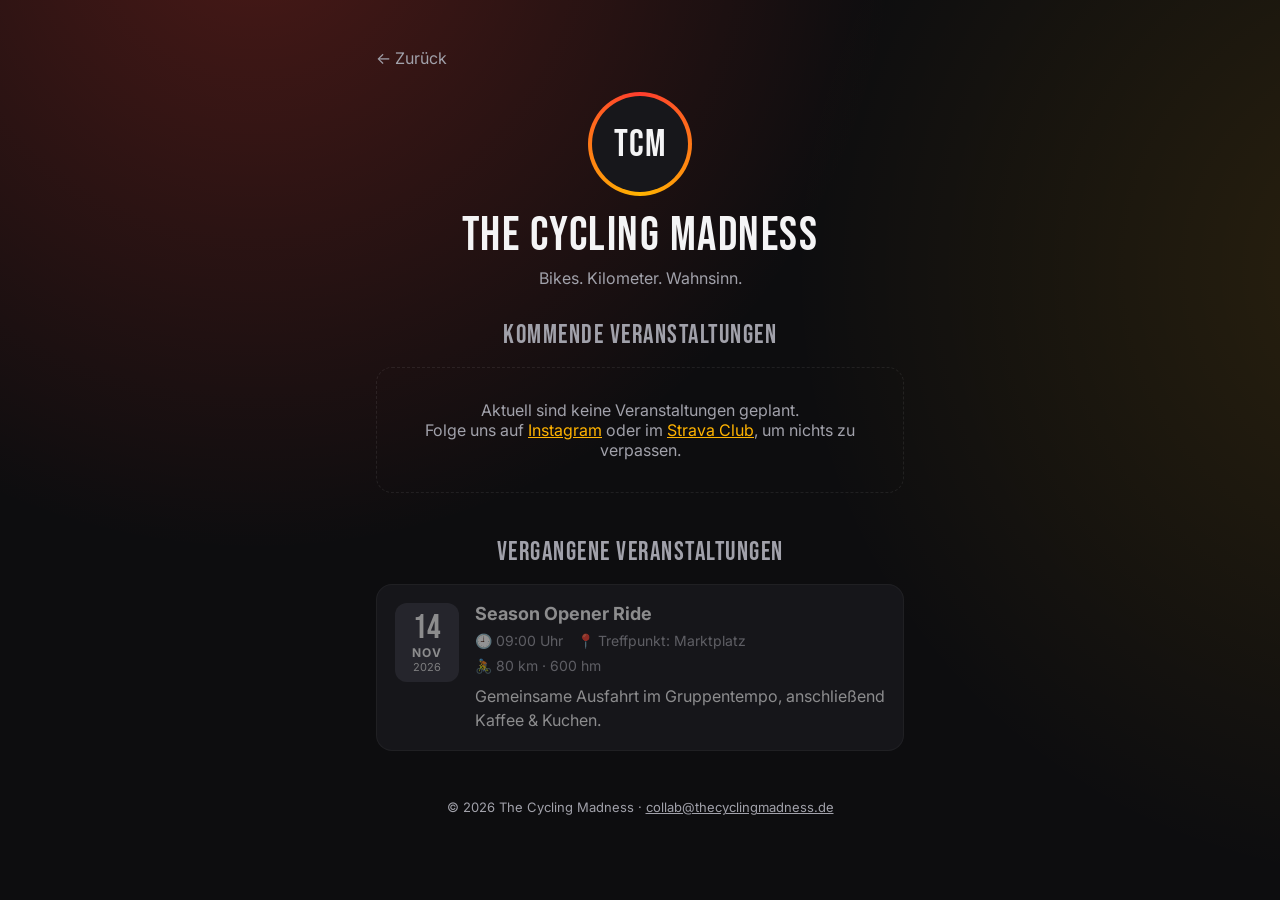
==== events.html @ dc025ad7 "Add The Cycling Madness linktree site Static link-in-bio page with collab mail form, Strava club lin" ====
<!doctype html>
<html lang="de">
<head>
  <meta charset="utf-8">
  <meta name="viewport" content="width=device-width, initial-scale=1">
  <title>Veranstaltungen – {name}</title>
  <meta name="description" content="Kommende Ausfahrten und Events von The Cycling Madness.">
  <meta name="theme-color" content="#0d0d0f">
  <link rel="icon" href="data:image/svg+xml,<svg xmlns='http://www.w3.org/2000/svg' viewBox='0 0 100 100'><text y='.9em' font-size='90'>🚴</text></svg>">
  <link rel="preconnect" href="https://fonts.googleapis.com">
  <link rel="preconnect" href="https://fonts.gstatic.com" crossorigin>
  <link href="https://fonts.googleapis.com/css2?family=Bebas+Neue&family=Inter:wght@400;600;700&display=swap" rel="stylesheet">
  <link rel="stylesheet" href="style.css">
</head>
<body>
  <main class="wrap">
    <a class="back" href="index.html">← Zurück</a>
    <header class="profile" id="profile"></header>

    <section aria-labelledby="up-title">
      <h2 class="section-title" id="up-title">Kommende Veranstaltungen</h2>
      <div id="events-upcoming"></div>
    </section>

    <section class="section" aria-labelledby="past-title">
      <h2 class="section-title" id="past-title">Vergangene Veranstaltungen</h2>
      <div id="events-past"></div>
    </section>

    <footer id="footer"></footer>
  </main>

  <script src="data.js"></script>
  <script src="app.js"></script>
</body>
</html>
---- style.css ----
:root {
  --bg: #0d0d0f;
  --bg-2: #17171b;
  --card: #1e1e24;
  --card-hover: #26262e;
  --text: #f4f4f5;
  --muted: #a1a1aa;
  --accent: #ff3d2e;
  --accent-2: #ffb300;
  --strava: #fc4c02;
  --border: rgba(255, 255, 255, 0.08);
  --radius: 16px;
}

* { box-sizing: border-box; }

html, body { margin: 0; }

body {
  min-height: 100vh;
  font-family: "Inter", system-ui, -apple-system, "Segoe UI", Roboto, sans-serif;
  color: var(--text);
  background:
    radial-gradient(circle at 20% -10%, rgba(255, 61, 46, 0.25), transparent 45%),
    radial-gradient(circle at 110% 30%, rgba(255, 179, 0, 0.12), transparent 40%),
    var(--bg);
  background-attachment: fixed;
  -webkit-font-smoothing: antialiased;
}

a { color: inherit; }

.wrap {
  max-width: 560px;
  margin: 0 auto;
  padding: 48px 16px 40px;
}

/* ---------- Header ---------- */
.profile { text-align: center; margin-bottom: 32px; }

.avatar {
  width: 104px;
  height: 104px;
  margin: 0 auto 16px;
  border-radius: 50%;
  padding: 4px;
  background: conic-gradient(var(--accent), var(--accent-2), var(--accent));
  animation: spin 8s linear infinite;
}
.avatar-inner {
  width: 100%;
  height: 100%;
  border-radius: 50%;
  background: var(--bg-2);
  display: grid;
  place-items: center;
  overflow: hidden;
  animation: spin 8s linear infinite reverse;
}
.avatar img { width: 100%; height: 100%; object-fit: cover; }
.avatar span {
  font-family: "Bebas Neue", Impact, sans-serif;
  font-size: 38px;
  letter-spacing: 1px;
}
@keyframes spin { to { transform: rotate(360deg); } }
@media (prefers-reduced-motion: reduce) {
  .avatar, .avatar-inner { animation: none; }
}

h1 {
  font-family: "Bebas Neue", Impact, sans-serif;
  font-weight: 400;
  font-size: clamp(36px, 9vw, 48px);
  letter-spacing: 1.5px;
  line-height: 1;
  margin: 0 0 8px;
}
.tagline { color: var(--muted); margin: 0; }

/* ---------- Link buttons ---------- */
.links { display: flex; flex-direction: column; gap: 12px; }

.btn {
  display: flex;
  align-items: center;
  gap: 14px;
  width: 100%;
  padding: 16px 18px;
  border: 1px solid var(--border);
  border-radius: var(--radius);
  background: var(--card);
  color: var(--text);
  font: inherit;
  font-weight: 600;
  text-decoration: none;
  text-align: left;
  cursor: pointer;
  transition: transform 0.15s ease, background 0.15s ease, border-color 0.15s ease;
}
.btn:hover { background: var(--card-hover); transform: translateY(-2px); border-color: rgba(255,255,255,0.18); }
.btn:focus-visible { outline: 2px solid var(--accent-2); outline-offset: 2px; }
.btn .label { flex: 1; }
.btn .sub { display: block; font-weight: 400; font-size: 13px; color: var(--muted); margin-top: 2px; }
.btn .arrow { color: var(--muted); }
.btn svg { width: 24px; height: 24px; flex-shrink: 0; }

.btn-primary {
  background: linear-gradient(135deg, var(--accent), #ff6a2e);
  border-color: transparent;
}
.btn-primary:hover { background: linear-gradient(135deg, #ff5244, #ff7d45); border-color: transparent; }
.btn-primary .sub, .btn-primary .arrow { color: rgba(255,255,255,0.85); }

.btn-strava .icon-wrap { color: var(--strava); }

.badge {
  background: var(--accent-2);
  color: #111;
  font-size: 12px;
  font-weight: 700;
  padding: 3px 9px;
  border-radius: 999px;
}

/* ---------- Collab form ---------- */
.collab {
  display: none;
  margin-top: -4px;
  padding: 18px;
  border: 1px solid var(--border);
  border-radius: var(--radius);
  background: var(--bg-2);
}
.collab.open { display: block; }
.collab label { display: block; font-size: 13px; color: var(--muted); margin: 12px 0 6px; }
.collab label:first-child { margin-top: 0; }
.collab input, .collab select, .collab textarea {
  width: 100%;
  padding: 12px;
  border-radius: 10px;
  border: 1px solid var(--border);
  background: var(--card);
  color: var(--text);
  font: inherit;
}
.collab textarea { min-height: 110px; resize: vertical; }
.collab input:focus, .collab select:focus, .collab textarea:focus { outline: 2px solid var(--accent); border-color: transparent; }
.collab .btn { justify-content: center; margin-top: 16px; text-align: center; }
.collab .hint { font-size: 12px; color: var(--muted); margin: 12px 0 0; text-align: center; }
.collab .hint a { color: var(--accent-2); }

/* ---------- Sections ---------- */
.section { margin-top: 44px; }
.section-title {
  font-family: "Bebas Neue", Impact, sans-serif;
  font-weight: 400;
  font-size: 26px;
  letter-spacing: 1.5px;
  text-align: center;
  margin: 0 0 16px;
  color: var(--muted);
}

/* ---------- Sponsors ---------- */
.sponsors {
  display: grid;
  grid-template-columns: repeat(auto-fill, minmax(140px, 1fr));
  gap: 12px;
}
.sponsor {
  display: grid;
  place-items: center;
  min-height: 84px;
  padding: 14px;
  border: 1px solid var(--border);
  border-radius: var(--radius);
  background: var(--card);
  text-decoration: none;
  font-weight: 700;
  text-align: center;
  transition: transform 0.15s ease, background 0.15s ease;
}
.sponsor:hover { transform: translateY(-2px); background: var(--card-hover); }
.sponsor img { max-width: 100%; max-height: 52px; object-fit: contain; }

/* ---------- Events ---------- */
.back {
  display: inline-flex;
  align-items: center;
  gap: 6px;
  color: var(--muted);
  text-decoration: none;
  margin-bottom: 24px;
}
.back:hover { color: var(--text); }

.event {
  display: flex;
  gap: 16px;
  padding: 18px;
  border: 1px solid var(--border);
  border-radius: var(--radius);
  background: var(--card);
  margin-bottom: 12px;
}
.event-date {
  flex-shrink: 0;
  width: 64px;
  text-align: center;
  padding: 8px 0;
  border-radius: 12px;
  background: linear-gradient(160deg, var(--accent), #ff6a2e);
  align-self: flex-start;
}
.event-date .day { display: block; font-family: "Bebas Neue", Impact, sans-serif; font-size: 34px; line-height: 1; }
.event-date .month { display: block; font-size: 12px; font-weight: 700; text-transform: uppercase; letter-spacing: 1px; }
.event-date .year { display: block; font-size: 11px; opacity: 0.85; }
.event h3 { margin: 0 0 6px; font-size: 18px; }
.event .meta { margin: 0 0 8px; color: var(--muted); font-size: 14px; display: flex; flex-wrap: wrap; gap: 4px 14px; }
.event p { margin: 0; line-height: 1.5; }
.event .event-link {
  display: inline-block;
  margin-top: 12px;
  color: var(--accent-2);
  font-weight: 600;
  text-decoration: none;
}
.event .event-link:hover { text-decoration: underline; }
.event.past { opacity: 0.55; }
.event.past .event-date { background: #3a3a44; }

.empty {
  text-align: center;
  padding: 32px 18px;
  border: 1px dashed var(--border);
  border-radius: var(--radius);
  color: var(--muted);
}
.empty a { color: var(--accent-2); }

/* ---------- Footer ---------- */
footer { margin-top: 48px; text-align: center; font-size: 13px; color: var(--muted); }
footer a { color: var(--muted); }

@media (max-width: 380px) {
  .event { flex-direction: column; }
  .event-date { width: 100%; display: flex; justify-content: center; align-items: baseline; gap: 8px; }
}
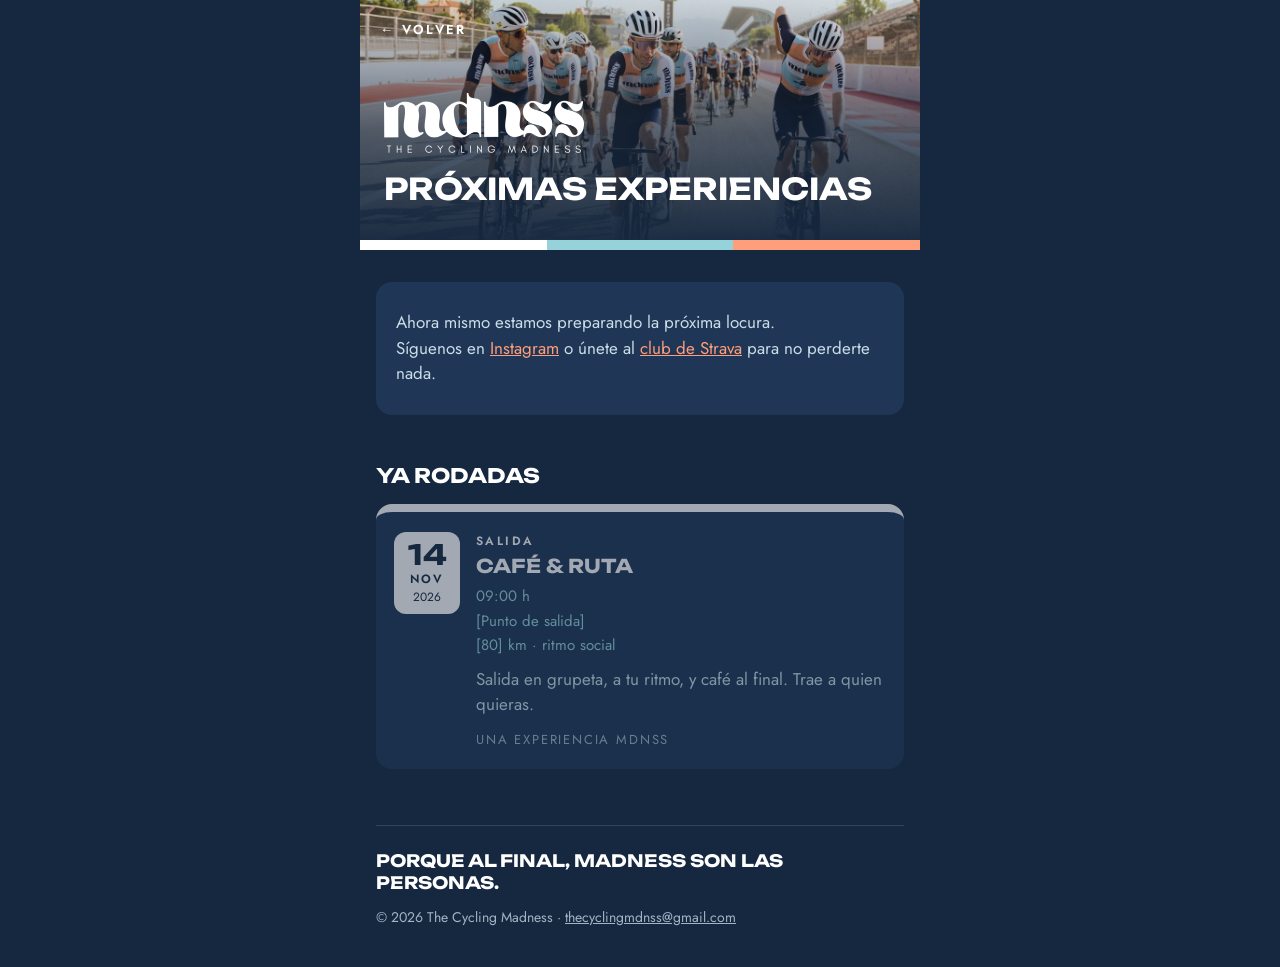
==== commit 1c046752: "Apply mdnss brand book to the linktree Use the brand palette (navy, light blue, salmon), Unbounded +" ====
--- a/events.html
+++ b/events.html
@@ -1,29 +1,30 @@
 <!doctype html>
-<html lang="de">
+<html lang="es">
 <head>
   <meta charset="utf-8">
   <meta name="viewport" content="width=device-width, initial-scale=1">
-  <title>Veranstaltungen – {name}</title>
-  <meta name="description" content="Kommende Ausfahrten und Events von The Cycling Madness.">
-  <meta name="theme-color" content="#0d0d0f">
-  <link rel="icon" href="data:image/svg+xml,<svg xmlns='http://www.w3.org/2000/svg' viewBox='0 0 100 100'><text y='.9em' font-size='90'>🚴</text></svg>">
+  <title>Experiencias · mdnss</title>
+  <meta name="description" content="Próximas salidas, eventos, retos y carreras de mdnss · The Cycling Madness.">
+  <meta name="theme-color" content="#162840">
+  <link rel="icon" href="assets/logo-navy.png">
   <link rel="preconnect" href="https://fonts.googleapis.com">
   <link rel="preconnect" href="https://fonts.gstatic.com" crossorigin>
-  <link href="https://fonts.googleapis.com/css2?family=Bebas+Neue&family=Inter:wght@400;600;700&display=swap" rel="stylesheet">
+  <link href="https://fonts.googleapis.com/css2?family=Unbounded:wght@700&family=Jost:wght@400;600&display=swap" rel="stylesheet">
   <link rel="stylesheet" href="style.css">
 </head>
 <body>
   <main class="wrap">
-    <a class="back" href="index.html">← Zurück</a>
-    <header class="profile" id="profile"></header>
+    <header class="hero compact" id="hero" data-title="Próximas experiencias">
+      <a class="back" href="index.html">← Volver</a>
+    </header>
+    <div class="stripe" aria-hidden="true"><span></span><span></span><span></span></div>
 
-    <section aria-labelledby="up-title">
-      <h2 class="section-title" id="up-title">Kommende Veranstaltungen</h2>
+    <section aria-label="Próximas experiencias">
       <div id="events-upcoming"></div>
     </section>
 
     <section class="section" aria-labelledby="past-title">
-      <h2 class="section-title" id="past-title">Vergangene Veranstaltungen</h2>
+      <h2 class="section-title" id="past-title">Ya rodadas</h2>
       <div id="events-past"></div>
     </section>
 
--- a/style.css
+++ b/style.css
@@ -1,15 +1,21 @@
+/* Farben und Schriften nach dem mdnss Brand Book */
 :root {
-  --bg: #0d0d0f;
-  --bg-2: #17171b;
-  --card: #1e1e24;
-  --card-hover: #26262e;
-  --text: #f4f4f5;
-  --muted: #a1a1aa;
-  --accent: #ff3d2e;
-  --accent-2: #ffb300;
-  --strava: #fc4c02;
-  --border: rgba(255, 255, 255, 0.08);
+  --navy: #162840;
+  --navy-raised: #1f3656;
+  --navy-hover: #284368;
+  --light-blue: #96d2d9;
+  --salmon: #ff9e7a;
+  --white: #ffffff;
+  --petrol: #345c72;
+  --ice: #d4edf4;
+  --orange: #f46530;
+  --text-soft: #c9dde6;
+  --text-faint: #9fb6c4;
+  --line: rgba(212, 237, 244, 0.14);
   --radius: 16px;
+  --font-display: "Unbounded", "Arial Black", Arial, sans-serif;
+  /* Brand-Textschrift ist Glacial Indifference; Jost ersetzt sie im Web (wie im Brand Book) */
+  --font-text: "Jost", Arial, sans-serif;
 }
 
 * { box-sizing: border-box; }
@@ -18,13 +24,10 @@
 
 body {
   min-height: 100vh;
-  font-family: "Inter", system-ui, -apple-system, "Segoe UI", Roboto, sans-serif;
-  color: var(--text);
-  background:
-    radial-gradient(circle at 20% -10%, rgba(255, 61, 46, 0.25), transparent 45%),
-    radial-gradient(circle at 110% 30%, rgba(255, 179, 0, 0.12), transparent 40%),
-    var(--bg);
-  background-attachment: fixed;
+  font-family: var(--font-text);
+  font-size: 17px;
+  color: var(--white);
+  background: var(--navy);
   -webkit-font-smoothing: antialiased;
 }
 
@@ -33,51 +36,62 @@
 .wrap {
   max-width: 560px;
   margin: 0 auto;
-  padding: 48px 16px 40px;
-}
-
-/* ---------- Header ---------- */
-.profile { text-align: center; margin-bottom: 32px; }
-
-.avatar {
-  width: 104px;
-  height: 104px;
-  margin: 0 auto 16px;
-  border-radius: 50%;
-  padding: 4px;
-  background: conic-gradient(var(--accent), var(--accent-2), var(--accent));
-  animation: spin 8s linear infinite;
-}
-.avatar-inner {
-  width: 100%;
-  height: 100%;
-  border-radius: 50%;
-  background: var(--bg-2);
-  display: grid;
-  place-items: center;
+  padding: 0 16px 40px;
+}
+
+/* ---------- Hero ---------- */
+.hero {
+  position: relative;
+  margin: 0 -16px;
+  min-height: 360px;
+  display: flex;
+  flex-direction: column;
+  justify-content: flex-end;
+  padding: 32px 24px 36px;
+  background: var(--navy) center 40% / cover no-repeat;
   overflow: hidden;
-  animation: spin 8s linear infinite reverse;
-}
-.avatar img { width: 100%; height: 100%; object-fit: cover; }
-.avatar span {
-  font-family: "Bebas Neue", Impact, sans-serif;
-  font-size: 38px;
-  letter-spacing: 1px;
-}
-@keyframes spin { to { transform: rotate(360deg); } }
-@media (prefers-reduced-motion: reduce) {
-  .avatar, .avatar-inner { animation: none; }
-}
-
-h1 {
-  font-family: "Bebas Neue", Impact, sans-serif;
-  font-weight: 400;
-  font-size: clamp(36px, 9vw, 48px);
-  letter-spacing: 1.5px;
-  line-height: 1;
-  margin: 0 0 8px;
-}
-.tagline { color: var(--muted); margin: 0; }
+}
+.hero::before {
+  content: "";
+  position: absolute;
+  inset: 0;
+  background: linear-gradient(to top, rgba(22, 40, 64, 0.97) 0%, rgba(22, 40, 64, 0.72) 45%, rgba(22, 40, 64, 0.12) 100%);
+}
+.hero > * { position: relative; }
+.hero .logo { width: 200px; max-width: 60%; height: auto; display: block; margin-bottom: 20px; }
+.hero h1 {
+  font-family: var(--font-display);
+  font-weight: 700;
+  font-size: clamp(26px, 7vw, 34px);
+  line-height: 1.04;
+  text-transform: uppercase;
+  margin: 0;
+}
+.hero h1 span { color: var(--salmon); }
+
+.hero.compact { min-height: 240px; padding-top: 64px; }
+.hero.compact h1 { font-size: clamp(24px, 6.4vw, 30px); }
+
+/* Farbstreifen weiß · light blue · salmon */
+.stripe { display: flex; height: 10px; margin: 0 -16px 32px; }
+.stripe span { flex: 1; }
+.stripe span:nth-child(1) { background: var(--white); }
+.stripe span:nth-child(2) { background: var(--light-blue); }
+.stripe span:nth-child(3) { background: var(--salmon); }
+
+.back {
+  position: absolute;
+  top: 20px;
+  left: 20px;
+  z-index: 1;
+  font-size: 13px;
+  font-weight: 600;
+  letter-spacing: 0.18em;
+  text-transform: uppercase;
+  color: var(--white);
+  text-decoration: none;
+}
+.back:hover { color: var(--salmon); }
 
 /* ---------- Link buttons ---------- */
 .links { display: flex; flex-direction: column; gap: 12px; }
@@ -88,163 +102,237 @@
   gap: 14px;
   width: 100%;
   padding: 16px 18px;
-  border: 1px solid var(--border);
-  border-radius: var(--radius);
-  background: var(--card);
-  color: var(--text);
+  border: 0;
+  border-left: 6px solid var(--accent, var(--white));
+  border-radius: var(--radius);
+  background: var(--navy-raised);
+  color: var(--white);
   font: inherit;
-  font-weight: 600;
   text-decoration: none;
   text-align: left;
   cursor: pointer;
-  transition: transform 0.15s ease, background 0.15s ease, border-color 0.15s ease;
-}
-.btn:hover { background: var(--card-hover); transform: translateY(-2px); border-color: rgba(255,255,255,0.18); }
-.btn:focus-visible { outline: 2px solid var(--accent-2); outline-offset: 2px; }
-.btn .label { flex: 1; }
-.btn .sub { display: block; font-weight: 400; font-size: 13px; color: var(--muted); margin-top: 2px; }
-.btn .arrow { color: var(--muted); }
+  transition: transform 0.15s ease, background 0.15s ease;
+}
+.btn:hover { background: var(--navy-hover); transform: translateY(-2px); }
+.btn:focus-visible { outline: 2px solid var(--salmon); outline-offset: 2px; }
+.btn .label {
+  flex: 1;
+  font-family: var(--font-display);
+  font-weight: 700;
+  font-size: 15px;
+  letter-spacing: 0.02em;
+  text-transform: uppercase;
+}
+.btn .sub {
+  display: block;
+  margin-top: 4px;
+  font-family: var(--font-text);
+  font-weight: 400;
+  font-size: 15px;
+  letter-spacing: 0;
+  text-transform: none;
+  color: var(--text-soft);
+}
+.btn .icon-wrap { color: var(--accent, var(--white)); display: flex; }
+.btn .arrow { color: var(--text-faint); display: flex; }
 .btn svg { width: 24px; height: 24px; flex-shrink: 0; }
+.btn .arrow svg { width: 18px; height: 18px; }
 
 .btn-primary {
-  background: linear-gradient(135deg, var(--accent), #ff6a2e);
-  border-color: transparent;
-}
-.btn-primary:hover { background: linear-gradient(135deg, #ff5244, #ff7d45); border-color: transparent; }
-.btn-primary .sub, .btn-primary .arrow { color: rgba(255,255,255,0.85); }
-
-.btn-strava .icon-wrap { color: var(--strava); }
+  border-left: 0;
+  background: var(--salmon);
+  color: var(--navy);
+}
+.btn-primary:hover { background: #ffb293; }
+.btn-primary .icon-wrap, .btn-primary .arrow, .btn-primary .sub { color: var(--navy); }
+
+.accent-white { --accent: var(--white); }
+.accent-blue { --accent: var(--light-blue); }
+.accent-salmon { --accent: var(--salmon); }
+.accent-orange { --accent: var(--orange); }
 
 .badge {
-  background: var(--accent-2);
-  color: #111;
-  font-size: 12px;
-  font-weight: 700;
-  padding: 3px 9px;
+  background: var(--light-blue);
+  color: var(--navy);
+  font-size: 13px;
+  font-weight: 600;
+  padding: 2px 9px;
   border-radius: 999px;
 }
 
-/* ---------- Collab form ---------- */
+/* ---------- Collab-Formular ---------- */
 .collab {
   display: none;
-  margin-top: -4px;
-  padding: 18px;
-  border: 1px solid var(--border);
-  border-radius: var(--radius);
-  background: var(--bg-2);
+  padding: 20px 18px;
+  border-radius: var(--radius);
+  background: var(--ice);
+  color: var(--navy);
 }
 .collab.open { display: block; }
-.collab label { display: block; font-size: 13px; color: var(--muted); margin: 12px 0 6px; }
+.collab label {
+  display: block;
+  font-size: 12px;
+  font-weight: 600;
+  letter-spacing: 0.18em;
+  text-transform: uppercase;
+  color: var(--petrol);
+  margin: 14px 0 6px;
+}
 .collab label:first-child { margin-top: 0; }
 .collab input, .collab select, .collab textarea {
   width: 100%;
   padding: 12px;
   border-radius: 10px;
-  border: 1px solid var(--border);
-  background: var(--card);
-  color: var(--text);
+  border: 2px solid transparent;
+  background: var(--white);
+  color: var(--navy);
   font: inherit;
 }
 .collab textarea { min-height: 110px; resize: vertical; }
-.collab input:focus, .collab select:focus, .collab textarea:focus { outline: 2px solid var(--accent); border-color: transparent; }
-.collab .btn { justify-content: center; margin-top: 16px; text-align: center; }
-.collab .hint { font-size: 12px; color: var(--muted); margin: 12px 0 0; text-align: center; }
-.collab .hint a { color: var(--accent-2); }
-
-/* ---------- Sections ---------- */
-.section { margin-top: 44px; }
+.collab input:focus, .collab select:focus, .collab textarea:focus { outline: none; border-color: var(--petrol); }
+.collab .send {
+  width: 100%;
+  margin-top: 16px;
+  padding: 14px;
+  border: 0;
+  border-radius: 12px;
+  background: var(--navy);
+  color: var(--white);
+  font-family: var(--font-display);
+  font-weight: 700;
+  font-size: 14px;
+  letter-spacing: 0.04em;
+  text-transform: uppercase;
+  cursor: pointer;
+}
+.collab .send:hover { background: var(--petrol); }
+.collab .hint { font-size: 14px; color: var(--petrol); margin: 12px 0 0; text-align: center; }
+.collab .hint a { color: var(--navy); font-weight: 600; }
+
+/* ---------- Abschnitte ---------- */
+.section { margin-top: 48px; }
 .section-title {
-  font-family: "Bebas Neue", Impact, sans-serif;
-  font-weight: 400;
-  font-size: 26px;
-  letter-spacing: 1.5px;
-  text-align: center;
+  font-family: var(--font-display);
+  font-weight: 700;
+  font-size: 20px;
+  text-transform: uppercase;
   margin: 0 0 16px;
-  color: var(--muted);
-}
-
-/* ---------- Sponsors ---------- */
+}
+
+/* ---------- Sponsoren ---------- */
 .sponsors {
   display: grid;
-  grid-template-columns: repeat(auto-fill, minmax(140px, 1fr));
+  grid-template-columns: repeat(2, 1fr);
   gap: 12px;
 }
 .sponsor {
   display: grid;
   place-items: center;
-  min-height: 84px;
+  min-height: 88px;
   padding: 14px;
-  border: 1px solid var(--border);
-  border-radius: var(--radius);
-  background: var(--card);
+  border-radius: var(--radius);
+  background: var(--white);
+  color: var(--navy);
   text-decoration: none;
-  font-weight: 700;
+  font-family: var(--font-display);
+  font-weight: 700;
+  font-size: 15px;
+  text-transform: uppercase;
   text-align: center;
-  transition: transform 0.15s ease, background 0.15s ease;
-}
-.sponsor:hover { transform: translateY(-2px); background: var(--card-hover); }
+  transition: transform 0.15s ease;
+}
+a.sponsor:hover { transform: translateY(-2px); }
 .sponsor img { max-width: 100%; max-height: 52px; object-fit: contain; }
 
-/* ---------- Events ---------- */
-.back {
-  display: inline-flex;
-  align-items: center;
-  gap: 6px;
-  color: var(--muted);
-  text-decoration: none;
-  margin-bottom: 24px;
-}
-.back:hover { color: var(--text); }
-
+/* ---------- Veranstaltungen ---------- */
 .event {
+  position: relative;
   display: flex;
   gap: 16px;
-  padding: 18px;
-  border: 1px solid var(--border);
-  border-radius: var(--radius);
-  background: var(--card);
-  margin-bottom: 12px;
+  padding: 20px 18px;
+  border-radius: var(--radius);
+  border-top: 8px solid var(--accent, var(--white));
+  background: var(--navy-raised);
+  margin-bottom: 14px;
 }
 .event-date {
   flex-shrink: 0;
-  width: 64px;
+  width: 66px;
   text-align: center;
   padding: 8px 0;
   border-radius: 12px;
-  background: linear-gradient(160deg, var(--accent), #ff6a2e);
+  background: var(--accent, var(--white));
+  color: var(--navy);
   align-self: flex-start;
 }
-.event-date .day { display: block; font-family: "Bebas Neue", Impact, sans-serif; font-size: 34px; line-height: 1; }
-.event-date .month { display: block; font-size: 12px; font-weight: 700; text-transform: uppercase; letter-spacing: 1px; }
-.event-date .year { display: block; font-size: 11px; opacity: 0.85; }
-.event h3 { margin: 0 0 6px; font-size: 18px; }
-.event .meta { margin: 0 0 8px; color: var(--muted); font-size: 14px; display: flex; flex-wrap: wrap; gap: 4px 14px; }
-.event p { margin: 0; line-height: 1.5; }
+.event-date .day { display: block; font-family: var(--font-display); font-weight: 700; font-size: 28px; line-height: 1.1; }
+.event-date .month { display: block; font-size: 12px; font-weight: 600; text-transform: uppercase; letter-spacing: 0.14em; }
+.event-date .year { display: block; font-size: 12px; }
+.event .type {
+  font-size: 12px;
+  font-weight: 600;
+  letter-spacing: 0.2em;
+  text-transform: uppercase;
+  color: var(--accent, var(--white));
+  margin: 0 0 6px;
+}
+.event h3 {
+  font-family: var(--font-display);
+  font-weight: 700;
+  font-size: 19px;
+  line-height: 1.15;
+  text-transform: uppercase;
+  margin: 0 0 8px;
+}
+.event h3 .edition { color: var(--accent, var(--white)); }
+.event .meta {
+  margin: 0 0 10px;
+  font-size: 15px;
+  color: var(--light-blue);
+  display: flex;
+  flex-direction: column;
+  gap: 2px;
+}
+.event p { margin: 0; line-height: 1.5; color: var(--text-soft); }
 .event .event-link {
   display: inline-block;
   margin-top: 12px;
-  color: var(--accent-2);
+  color: var(--salmon);
   font-weight: 600;
   text-decoration: none;
 }
 .event .event-link:hover { text-decoration: underline; }
-.event.past { opacity: 0.55; }
-.event.past .event-date { background: #3a3a44; }
+.event .sign { margin-top: 12px; font-size: 13px; letter-spacing: 0.14em; text-transform: uppercase; color: var(--text-faint); }
+.event.past { opacity: 0.6; }
 
 .empty {
-  text-align: center;
-  padding: 32px 18px;
-  border: 1px dashed var(--border);
-  border-radius: var(--radius);
-  color: var(--muted);
-}
-.empty a { color: var(--accent-2); }
+  padding: 28px 20px;
+  border-radius: var(--radius);
+  background: var(--navy-raised);
+  color: var(--text-soft);
+  line-height: 1.5;
+}
+.empty a { color: var(--salmon); }
 
 /* ---------- Footer ---------- */
-footer { margin-top: 48px; text-align: center; font-size: 13px; color: var(--muted); }
-footer a { color: var(--muted); }
-
-@media (max-width: 380px) {
-  .event { flex-direction: column; }
-  .event-date { width: 100%; display: flex; justify-content: center; align-items: baseline; gap: 8px; }
-}
+footer {
+  margin-top: 56px;
+  padding-top: 24px;
+  border-top: 1px solid var(--line);
+  color: var(--text-faint);
+  font-size: 14px;
+}
+footer .closing {
+  font-family: var(--font-display);
+  font-weight: 700;
+  font-size: 17px;
+  line-height: 1.25;
+  text-transform: uppercase;
+  color: var(--white);
+  margin: 0 0 14px;
+}
+footer a { color: var(--text-faint); }
+
+@media (prefers-reduced-motion: reduce) {
+  .btn, .sponsor { transition: none; }
+}
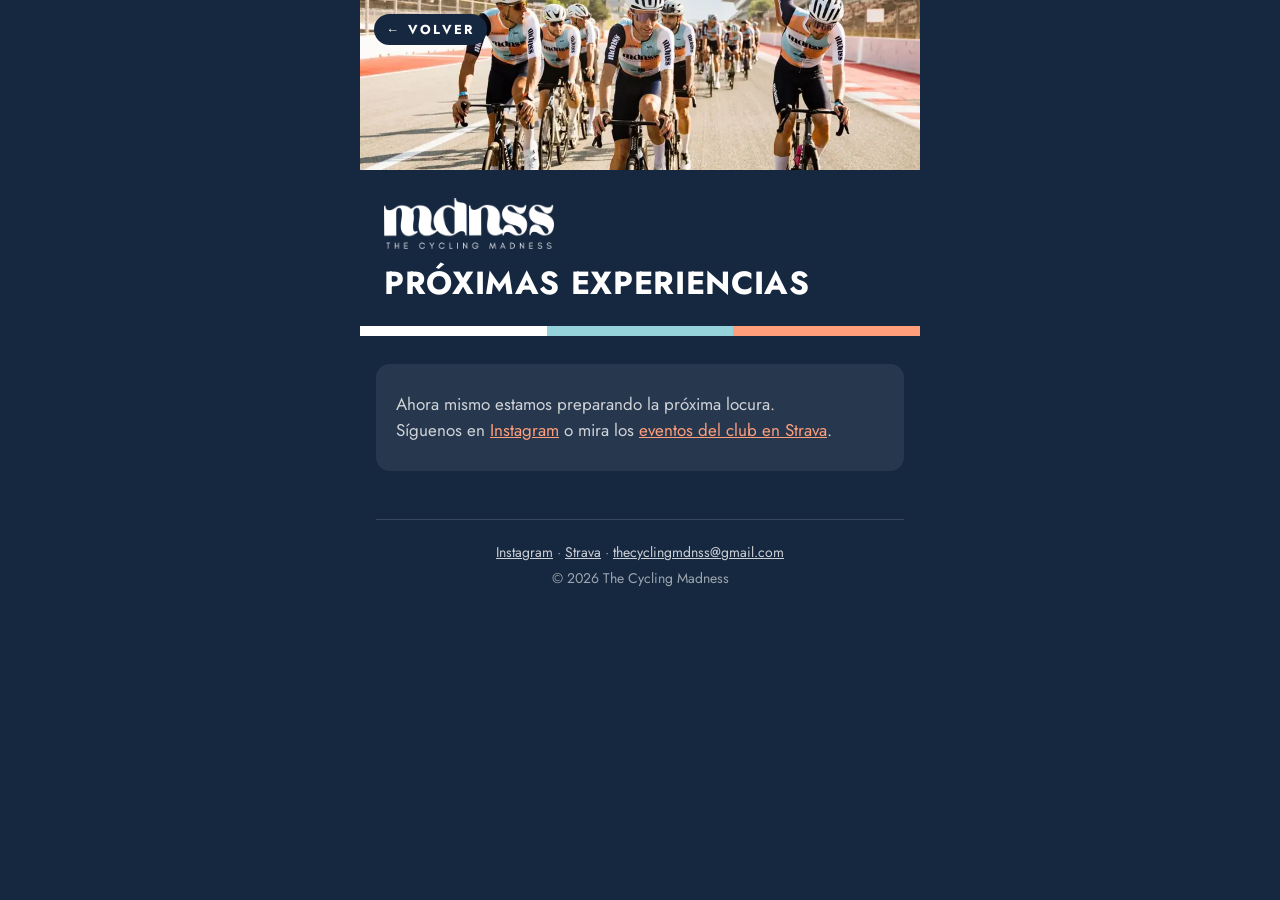
==== commit 6e360b30: "Update linktree to 2027 partners and current brand rules - Partners 2027: La Lonja as main sponsor, " ====
--- a/events.html
+++ b/events.html
@@ -6,10 +6,22 @@
   <title>Experiencias · mdnss</title>
   <meta name="description" content="Próximas salidas, eventos, retos y carreras de mdnss · The Cycling Madness.">
   <meta name="theme-color" content="#162840">
-  <link rel="icon" href="assets/logo-navy.png">
+  <meta property="og:type" content="website">
+  <meta property="og:site_name" content="mdnss · The Cycling Madness">
+  <meta property="og:title" content="Experiencias · mdnss">
+  <meta property="og:description" content="Próximas salidas, eventos, retos y carreras de mdnss · The Cycling Madness.">
+  <meta property="og:url" content="https://mdnss-links.netlify.app/events.html">
+  <meta property="og:image" content="https://mdnss-links.netlify.app/assets/og.jpg">
+  <meta property="og:image:width" content="1200">
+  <meta property="og:image:height" content="630">
+  <meta property="og:locale" content="es_ES">
+  <meta name="twitter:card" content="summary_large_image">
+  <link rel="icon" type="image/png" href="assets/favicon.png">
+  <link rel="apple-touch-icon" href="assets/apple-touch-icon.png">
+  <link rel="preload" as="image" href="assets/hero.webp">
   <link rel="preconnect" href="https://fonts.googleapis.com">
   <link rel="preconnect" href="https://fonts.gstatic.com" crossorigin>
-  <link href="https://fonts.googleapis.com/css2?family=Unbounded:wght@700&family=Jost:wght@400;600&display=swap" rel="stylesheet">
+  <link href="https://fonts.googleapis.com/css2?family=Jost:wght@400;700&display=swap" rel="stylesheet">
   <link rel="stylesheet" href="style.css">
 </head>
 <body>
--- a/style.css
+++ b/style.css
@@ -1,21 +1,23 @@
-/* Farben und Schriften nach dem mdnss Brand Book */
+/*
+ * mdnss Brand: nur vier Farben (Navy, Light Blue, Salmon, Weiß), keine Verläufe.
+ * Schrift laut Brand: Glacial Indifference. Bis die Schriftdateien da sind,
+ * steht Jost als schlichter Ersatz (wie im Brand Book).
+ */
 :root {
   --navy: #162840;
-  --navy-raised: #1f3656;
-  --navy-hover: #284368;
   --light-blue: #96d2d9;
   --salmon: #ff9e7a;
   --white: #ffffff;
-  --petrol: #345c72;
-  --ice: #d4edf4;
-  --orange: #f46530;
-  --text-soft: #c9dde6;
-  --text-faint: #9fb6c4;
-  --line: rgba(212, 237, 244, 0.14);
-  --radius: 16px;
-  --font-display: "Unbounded", "Arial Black", Arial, sans-serif;
-  /* Brand-Textschrift ist Glacial Indifference; Jost ersetzt sie im Web (wie im Brand Book) */
-  --font-text: "Jost", Arial, sans-serif;
+
+  /* Abstufungen nur als Transparenz von Weiß auf Navy, keine neuen Farbtöne */
+  --surface: rgba(255, 255, 255, 0.07);
+  --surface-hover: rgba(255, 255, 255, 0.12);
+  --text-soft: rgba(255, 255, 255, 0.78);
+  --text-faint: rgba(255, 255, 255, 0.58);
+  --line: rgba(255, 255, 255, 0.14);
+
+  --radius: 14px;
+  --font: "Glacial Indifference", "Jost", Arial, sans-serif;
 }
 
 * { box-sizing: border-box; }
@@ -24,7 +26,7 @@
 
 body {
   min-height: 100vh;
-  font-family: var(--font-text);
+  font-family: var(--font);
   font-size: 17px;
   color: var(--white);
   background: var(--navy);
@@ -39,41 +41,34 @@
   padding: 0 16px 40px;
 }
 
-/* ---------- Hero ---------- */
+/* ---------- Kopf: Foto frei, darunter Navy-Block mit Logo ---------- */
 .hero {
   position: relative;
   margin: 0 -16px;
-  min-height: 360px;
-  display: flex;
-  flex-direction: column;
-  justify-content: flex-end;
-  padding: 32px 24px 36px;
-  background: var(--navy) center 40% / cover no-repeat;
-  overflow: hidden;
-}
-.hero::before {
-  content: "";
-  position: absolute;
-  inset: 0;
-  background: linear-gradient(to top, rgba(22, 40, 64, 0.97) 0%, rgba(22, 40, 64, 0.72) 45%, rgba(22, 40, 64, 0.12) 100%);
-}
-.hero > * { position: relative; }
-.hero .logo { width: 200px; max-width: 60%; height: auto; display: block; margin-bottom: 20px; }
+}
+.hero-photo {
+  display: block;
+  width: 100%;
+  height: 300px;
+  object-fit: cover;
+  object-position: center 40%;
+}
+.hero-brand { padding: 28px 24px 26px; }
+.hero .logo { width: 260px; max-width: 72%; height: auto; display: block; }
 .hero h1 {
-  font-family: var(--font-display);
-  font-weight: 700;
-  font-size: clamp(26px, 7vw, 34px);
-  line-height: 1.04;
-  text-transform: uppercase;
-  margin: 0;
-}
-.hero h1 span { color: var(--salmon); }
-
-.hero.compact { min-height: 240px; padding-top: 64px; }
-.hero.compact h1 { font-size: clamp(24px, 6.4vw, 30px); }
-
-/* Farbstreifen weiß · light blue · salmon */
-.stripe { display: flex; height: 10px; margin: 0 -16px 32px; }
+  font-weight: 700;
+  font-size: clamp(26px, 7vw, 32px);
+  line-height: 1.05;
+  text-transform: uppercase;
+  letter-spacing: 0.02em;
+  margin: 18px 0 0;
+}
+
+.hero.compact .hero-photo { height: 170px; }
+.hero.compact .logo { width: 170px; }
+
+/* Geteilte Farbblöcke: Weiß · Light Blue · Salmon */
+.stripe { display: flex; height: 10px; margin: 0 -16px 28px; }
 .stripe span { flex: 1; }
 .stripe span:nth-child(1) { background: var(--white); }
 .stripe span:nth-child(2) { background: var(--light-blue); }
@@ -81,19 +76,21 @@
 
 .back {
   position: absolute;
-  top: 20px;
-  left: 20px;
+  top: 14px;
+  left: 14px;
   z-index: 1;
+  padding: 6px 12px;
+  border-radius: 999px;
+  background: var(--navy);
   font-size: 13px;
-  font-weight: 600;
+  font-weight: 700;
   letter-spacing: 0.18em;
   text-transform: uppercase;
-  color: var(--white);
   text-decoration: none;
 }
 .back:hover { color: var(--salmon); }
 
-/* ---------- Link buttons ---------- */
+/* ---------- Link-Buttons ---------- */
 .links { display: flex; flex-direction: column; gap: 12px; }
 
 .btn {
@@ -105,7 +102,7 @@
   border: 0;
   border-left: 6px solid var(--accent, var(--white));
   border-radius: var(--radius);
-  background: var(--navy-raised);
+  background: var(--surface);
   color: var(--white);
   font: inherit;
   text-decoration: none;
@@ -113,20 +110,18 @@
   cursor: pointer;
   transition: transform 0.15s ease, background 0.15s ease;
 }
-.btn:hover { background: var(--navy-hover); transform: translateY(-2px); }
-.btn:focus-visible { outline: 2px solid var(--salmon); outline-offset: 2px; }
+.btn:hover { background: var(--surface-hover); transform: translateY(-2px); }
+.btn:focus-visible, .copy:focus-visible, .sponsor:focus-visible { outline: 2px solid var(--salmon); outline-offset: 2px; }
 .btn .label {
   flex: 1;
-  font-family: var(--font-display);
-  font-weight: 700;
-  font-size: 15px;
-  letter-spacing: 0.02em;
+  font-weight: 700;
+  font-size: 16px;
+  letter-spacing: 0.04em;
   text-transform: uppercase;
 }
 .btn .sub {
   display: block;
   margin-top: 4px;
-  font-family: var(--font-text);
   font-weight: 400;
   font-size: 15px;
   letter-spacing: 0;
@@ -138,24 +133,24 @@
 .btn svg { width: 24px; height: 24px; flex-shrink: 0; }
 .btn .arrow svg { width: 18px; height: 18px; }
 
+/* Collab: Salmon-Fläche mit Navy-Text */
 .btn-primary {
   border-left: 0;
   background: var(--salmon);
   color: var(--navy);
 }
-.btn-primary:hover { background: #ffb293; }
+.btn-primary:hover { background: var(--salmon); }
 .btn-primary .icon-wrap, .btn-primary .arrow, .btn-primary .sub { color: var(--navy); }
 
 .accent-white { --accent: var(--white); }
 .accent-blue { --accent: var(--light-blue); }
 .accent-salmon { --accent: var(--salmon); }
-.accent-orange { --accent: var(--orange); }
 
 .badge {
   background: var(--light-blue);
   color: var(--navy);
   font-size: 13px;
-  font-weight: 600;
+  font-weight: 700;
   padding: 2px 9px;
   border-radius: 999px;
 }
@@ -165,17 +160,16 @@
   display: none;
   padding: 20px 18px;
   border-radius: var(--radius);
-  background: var(--ice);
+  background: var(--white);
   color: var(--navy);
 }
 .collab.open { display: block; }
 .collab label {
   display: block;
   font-size: 12px;
-  font-weight: 600;
+  font-weight: 700;
   letter-spacing: 0.18em;
   text-transform: uppercase;
-  color: var(--petrol);
   margin: 14px 0 6px;
 }
 .collab label:first-child { margin-top: 0; }
@@ -183,13 +177,13 @@
   width: 100%;
   padding: 12px;
   border-radius: 10px;
-  border: 2px solid transparent;
+  border: 2px solid var(--light-blue);
   background: var(--white);
   color: var(--navy);
   font: inherit;
 }
 .collab textarea { min-height: 110px; resize: vertical; }
-.collab input:focus, .collab select:focus, .collab textarea:focus { outline: none; border-color: var(--petrol); }
+.collab input:focus, .collab select:focus, .collab textarea:focus { outline: none; border-color: var(--navy); }
 .collab .send {
   width: 100%;
   margin-top: 16px;
@@ -198,61 +192,97 @@
   border-radius: 12px;
   background: var(--navy);
   color: var(--white);
-  font-family: var(--font-display);
-  font-weight: 700;
+  font: inherit;
+  font-weight: 700;
+  font-size: 15px;
+  letter-spacing: 0.08em;
+  text-transform: uppercase;
+  cursor: pointer;
+}
+.copy-row {
+  display: flex;
+  align-items: center;
+  justify-content: space-between;
+  gap: 10px;
+  margin-top: 14px;
   font-size: 14px;
-  letter-spacing: 0.04em;
-  text-transform: uppercase;
+}
+.copy {
+  display: inline-flex;
+  align-items: center;
+  gap: 6px;
+  padding: 8px 12px;
+  border: 0;
+  border-radius: 999px;
+  background: var(--light-blue);
+  color: var(--navy);
+  font: inherit;
+  font-weight: 700;
+  font-size: 14px;
   cursor: pointer;
-}
-.collab .send:hover { background: var(--petrol); }
-.collab .hint { font-size: 14px; color: var(--petrol); margin: 12px 0 0; text-align: center; }
-.collab .hint a { color: var(--navy); font-weight: 600; }
+  white-space: nowrap;
+}
+.copy svg { width: 16px; height: 16px; }
+.collab .hint { font-size: 14px; margin: 8px 0 0; text-align: right; }
 
 /* ---------- Abschnitte ---------- */
 .section { margin-top: 48px; }
 .section-title {
-  font-family: var(--font-display);
-  font-weight: 700;
-  font-size: 20px;
-  text-transform: uppercase;
-  margin: 0 0 16px;
-}
-
-/* ---------- Sponsoren ---------- */
+  font-weight: 700;
+  font-size: 13px;
+  letter-spacing: 0.2em;
+  text-transform: uppercase;
+  color: var(--text-faint);
+  margin: 0 0 14px;
+}
+
+/* ---------- Partner: ruhige Reihe, einfarbig weiß ---------- */
 .sponsors {
   display: grid;
-  grid-template-columns: repeat(2, 1fr);
-  gap: 12px;
+  grid-template-columns: repeat(3, 1fr);
+  border-top: 1px solid var(--line);
 }
 .sponsor {
-  display: grid;
-  place-items: center;
-  min-height: 88px;
-  padding: 14px;
-  border-radius: var(--radius);
-  background: var(--white);
-  color: var(--navy);
+  display: flex;
+  flex-direction: column;
+  align-items: center;
+  justify-content: center;
+  gap: 6px;
+  min-height: 96px;
+  padding: 16px 8px;
+  border-bottom: 1px solid var(--line);
+  color: var(--white);
   text-decoration: none;
-  font-family: var(--font-display);
-  font-weight: 700;
-  font-size: 15px;
-  text-transform: uppercase;
   text-align: center;
-  transition: transform 0.15s ease;
-}
-a.sponsor:hover { transform: translateY(-2px); }
-.sponsor img { max-width: 100%; max-height: 52px; object-fit: contain; }
+}
+.sponsor + .sponsor:not(.main) { border-left: 1px solid var(--line); }
+.sponsor.main + .sponsor { border-left: 0; }
+.sponsor .name {
+  font-weight: 700;
+  font-size: 17px;
+  letter-spacing: 0.06em;
+  text-transform: uppercase;
+}
+.sponsor .role {
+  font-size: 13px;
+  line-height: 1.3;
+  color: var(--text-faint);
+}
+.sponsor img { max-width: 100%; height: 36px; object-fit: contain; }
+.sponsor.main { grid-column: 1 / -1; min-height: 120px; }
+.sponsor.main .name { font-size: 24px; }
+.sponsor.main img { height: 56px; }
+.sponsor.main .role { color: var(--salmon); letter-spacing: 0.18em; text-transform: uppercase; font-weight: 700; font-size: 12px; }
+a.sponsor:hover .name { color: var(--light-blue); }
 
 /* ---------- Veranstaltungen ---------- */
 .event {
-  position: relative;
   display: flex;
   gap: 16px;
   padding: 20px 18px;
   border-radius: var(--radius);
   border-top: 8px solid var(--accent, var(--white));
-  background: var(--navy-raised);
+  background: var(--surface);
   margin-bottom: 14px;
 }
 .event-date {
@@ -265,21 +295,20 @@
   color: var(--navy);
   align-self: flex-start;
 }
-.event-date .day { display: block; font-family: var(--font-display); font-weight: 700; font-size: 28px; line-height: 1.1; }
-.event-date .month { display: block; font-size: 12px; font-weight: 600; text-transform: uppercase; letter-spacing: 0.14em; }
+.event-date .day { display: block; font-weight: 700; font-size: 28px; line-height: 1.1; }
+.event-date .month { display: block; font-size: 12px; font-weight: 700; text-transform: uppercase; letter-spacing: 0.14em; }
 .event-date .year { display: block; font-size: 12px; }
 .event .type {
   font-size: 12px;
-  font-weight: 600;
+  font-weight: 700;
   letter-spacing: 0.2em;
   text-transform: uppercase;
   color: var(--accent, var(--white));
   margin: 0 0 6px;
 }
 .event h3 {
-  font-family: var(--font-display);
-  font-weight: 700;
-  font-size: 19px;
+  font-weight: 700;
+  font-size: 20px;
   line-height: 1.15;
   text-transform: uppercase;
   margin: 0 0 8px;
@@ -298,7 +327,7 @@
   display: inline-block;
   margin-top: 12px;
   color: var(--salmon);
-  font-weight: 600;
+  font-weight: 700;
   text-decoration: none;
 }
 .event .event-link:hover { text-decoration: underline; }
@@ -308,7 +337,7 @@
 .empty {
   padding: 28px 20px;
   border-radius: var(--radius);
-  background: var(--navy-raised);
+  background: var(--surface);
   color: var(--text-soft);
   line-height: 1.5;
 }
@@ -316,23 +345,16 @@
 
 /* ---------- Footer ---------- */
 footer {
-  margin-top: 56px;
-  padding-top: 24px;
+  margin-top: 48px;
+  padding-top: 20px;
   border-top: 1px solid var(--line);
   color: var(--text-faint);
   font-size: 14px;
-}
-footer .closing {
-  font-family: var(--font-display);
-  font-weight: 700;
-  font-size: 17px;
-  line-height: 1.25;
-  text-transform: uppercase;
-  color: var(--white);
-  margin: 0 0 14px;
-}
-footer a { color: var(--text-faint); }
+  line-height: 1.8;
+  text-align: center;
+}
+footer a { color: var(--text-soft); }
 
 @media (prefers-reduced-motion: reduce) {
-  .btn, .sponsor { transition: none; }
-}
+  .btn { transition: none; }
+}
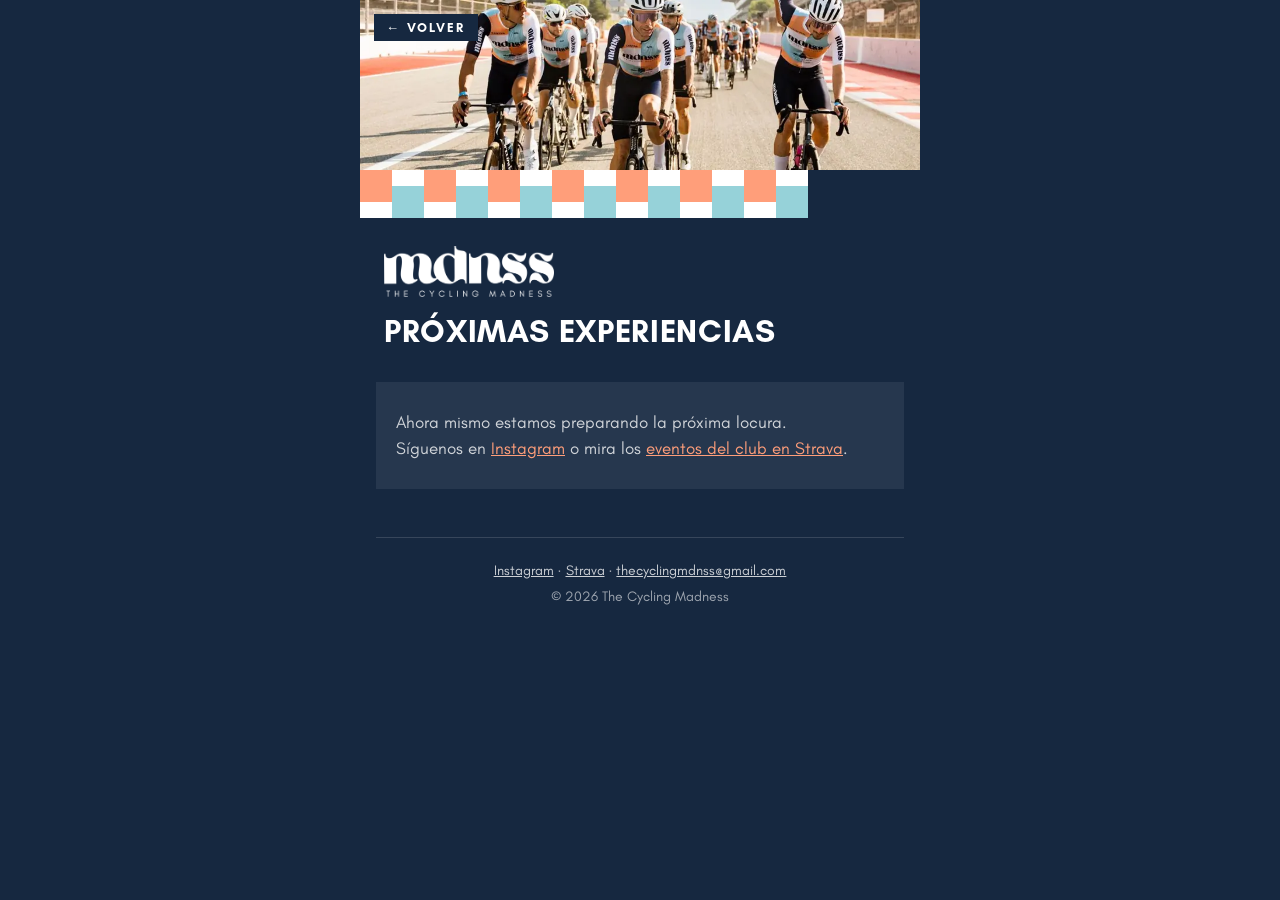
==== commit 6d49b56b: "Use Glacial Indifference, brand blocks and square corners Embed the supplied Glacial Indifference OT" ====
--- a/events.html
+++ b/events.html
@@ -19,9 +19,7 @@
   <link rel="icon" type="image/png" href="assets/favicon.png">
   <link rel="apple-touch-icon" href="assets/apple-touch-icon.png">
   <link rel="preload" as="image" href="assets/hero.webp">
-  <link rel="preconnect" href="https://fonts.googleapis.com">
-  <link rel="preconnect" href="https://fonts.gstatic.com" crossorigin>
-  <link href="https://fonts.googleapis.com/css2?family=Jost:wght@400;700&display=swap" rel="stylesheet">
+  <link rel="preload" as="font" type="font/otf" href="assets/fonts/GlacialIndifference-Bold.otf" crossorigin>
   <link rel="stylesheet" href="style.css">
 </head>
 <body>
@@ -29,7 +27,6 @@
     <header class="hero compact" id="hero" data-title="Próximas experiencias">
       <a class="back" href="index.html">← Volver</a>
     </header>
-    <div class="stripe" aria-hidden="true"><span></span><span></span><span></span></div>
 
     <section aria-label="Próximas experiencias">
       <div id="events-upcoming"></div>
--- a/style.css
+++ b/style.css
@@ -1,8 +1,22 @@
 /*
- * mdnss Brand: nur vier Farben (Navy, Light Blue, Salmon, Weiß), keine Verläufe.
- * Schrift laut Brand: Glacial Indifference. Bis die Schriftdateien da sind,
- * steht Jost als schlichter Ersatz (wie im Brand Book).
+ * mdnss Brand: nur vier Farben (Navy, Light Blue, Salmon, Weiß),
+ * keine Verläufe, keine runden Ecken, Schrift Glacial Indifference.
  */
+@font-face {
+  font-family: "Glacial Indifference";
+  src: url("assets/fonts/GlacialIndifference-Regular.otf") format("opentype");
+  font-weight: 400;
+  font-style: normal;
+  font-display: swap;
+}
+@font-face {
+  font-family: "Glacial Indifference";
+  src: url("assets/fonts/GlacialIndifference-Bold.otf") format("opentype");
+  font-weight: 700;
+  font-style: normal;
+  font-display: swap;
+}
+
 :root {
   --navy: #162840;
   --light-blue: #96d2d9;
@@ -16,8 +30,8 @@
   --text-faint: rgba(255, 255, 255, 0.58);
   --line: rgba(255, 255, 255, 0.14);
 
-  --radius: 14px;
-  --font: "Glacial Indifference", "Jost", Arial, sans-serif;
+  --radius: 0;
+  --font: "Glacial Indifference", Arial, sans-serif;
 }
 
 * { box-sizing: border-box; }
@@ -67,12 +81,15 @@
 .hero.compact .hero-photo { height: 170px; }
 .hero.compact .logo { width: 170px; }
 
-/* Geteilte Farbblöcke: Weiß · Light Blue · Salmon */
-.stripe { display: flex; height: 10px; margin: 0 -16px 28px; }
-.stripe span { flex: 1; }
-.stripe span:nth-child(1) { background: var(--white); }
-.stripe span:nth-child(2) { background: var(--light-blue); }
-.stripe span:nth-child(3) { background: var(--salmon); }
+/* Bloques: versetzte Quadrate in Salmon, Weiß und Light Blue; Navy ist der Rahmen darunter */
+.bloques {
+  display: block;
+  width: 100%;
+  height: 72px;
+  background: url("assets/bloques.svg") left top / auto 100% no-repeat;
+}
+.hero.compact .bloques { height: 48px; }
+.hero { margin-bottom: 8px; }
 
 .back {
   position: absolute;
@@ -80,7 +97,7 @@
   left: 14px;
   z-index: 1;
   padding: 6px 12px;
-  border-radius: 999px;
+  border-radius: 0;
   background: var(--navy);
   font-size: 13px;
   font-weight: 700;
@@ -152,7 +169,7 @@
   font-size: 13px;
   font-weight: 700;
   padding: 2px 9px;
-  border-radius: 999px;
+  border-radius: 0;
 }
 
 /* ---------- Collab-Formular ---------- */
@@ -176,7 +193,7 @@
 .collab input, .collab select, .collab textarea {
   width: 100%;
   padding: 12px;
-  border-radius: 10px;
+  border-radius: 0;
   border: 2px solid var(--light-blue);
   background: var(--white);
   color: var(--navy);
@@ -189,7 +206,7 @@
   margin-top: 16px;
   padding: 14px;
   border: 0;
-  border-radius: 12px;
+  border-radius: 0;
   background: var(--navy);
   color: var(--white);
   font: inherit;
@@ -213,7 +230,7 @@
   gap: 6px;
   padding: 8px 12px;
   border: 0;
-  border-radius: 999px;
+  border-radius: 0;
   background: var(--light-blue);
   color: var(--navy);
   font: inherit;
@@ -268,10 +285,10 @@
   line-height: 1.3;
   color: var(--text-faint);
 }
-.sponsor img { max-width: 100%; height: 36px; object-fit: contain; }
-.sponsor.main { grid-column: 1 / -1; min-height: 120px; }
+.sponsor img { max-width: 100%; height: 34px; object-fit: contain; }
+.sponsor.main { grid-column: 1 / -1; min-height: 120px; padding: 22px 8px 18px; }
 .sponsor.main .name { font-size: 24px; }
-.sponsor.main img { height: 56px; }
+.sponsor.main img { height: 104px; }
 .sponsor.main .role { color: var(--salmon); letter-spacing: 0.18em; text-transform: uppercase; font-weight: 700; font-size: 12px; }
 a.sponsor:hover .name { color: var(--light-blue); }
 
@@ -290,7 +307,7 @@
   width: 66px;
   text-align: center;
   padding: 8px 0;
-  border-radius: 12px;
+  border-radius: 0;
   background: var(--accent, var(--white));
   color: var(--navy);
   align-self: flex-start;
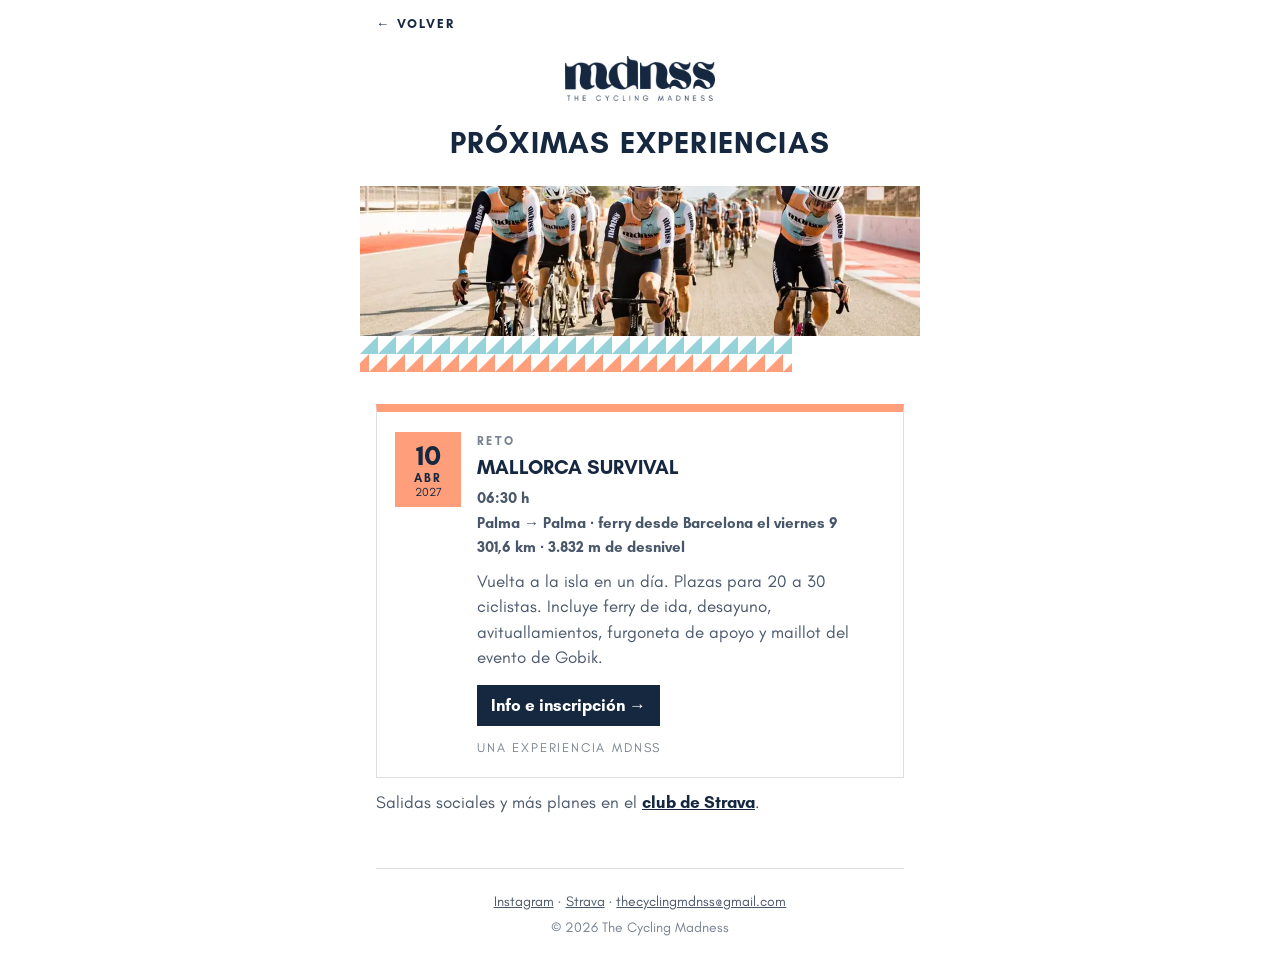
==== commit 47f21780: "Switch to a clean white design with the new M pattern White page with the navy logo, the circuit pho" ====
--- a/events.html
+++ b/events.html
@@ -5,7 +5,7 @@
   <meta name="viewport" content="width=device-width, initial-scale=1">
   <title>Experiencias · mdnss</title>
   <meta name="description" content="Próximas salidas, eventos, retos y carreras de mdnss · The Cycling Madness.">
-  <meta name="theme-color" content="#162840">
+  <meta name="theme-color" content="#ffffff">
   <meta property="og:type" content="website">
   <meta property="og:site_name" content="mdnss · The Cycling Madness">
   <meta property="og:title" content="Experiencias · mdnss">
--- a/style.css
+++ b/style.css
@@ -17,18 +17,18 @@
   font-display: swap;
 }
 
+/* Weiße, ruhige Seite: Navy für Text, Light Blue und Salmon nur als Flächen. */
 :root {
   --navy: #162840;
   --light-blue: #96d2d9;
   --salmon: #ff9e7a;
   --white: #ffffff;
 
-  /* Abstufungen nur als Transparenz von Weiß auf Navy, keine neuen Farbtöne */
-  --surface: rgba(255, 255, 255, 0.07);
-  --surface-hover: rgba(255, 255, 255, 0.12);
-  --text-soft: rgba(255, 255, 255, 0.78);
-  --text-faint: rgba(255, 255, 255, 0.58);
-  --line: rgba(255, 255, 255, 0.14);
+  /* Abstufungen nur als Transparenz von Navy auf Weiß, keine neuen Farbtöne */
+  --text-soft: rgba(22, 40, 64, 0.78);
+  --text-faint: rgba(22, 40, 64, 0.58);
+  --line: rgba(22, 40, 64, 0.14);
+  --hover: rgba(150, 210, 217, 0.18);
 
   --radius: 0;
   --font: "Glacial Indifference", Arial, sans-serif;
@@ -42,8 +42,8 @@
   min-height: 100vh;
   font-family: var(--font);
   font-size: 17px;
-  color: var(--white);
-  background: var(--navy);
+  color: var(--navy);
+  background: var(--white);
   -webkit-font-smoothing: antialiased;
 }
 
@@ -55,60 +55,55 @@
   padding: 0 16px 40px;
 }
 
-/* ---------- Kopf: Foto frei, darunter Navy-Block mit Logo ---------- */
+/* ---------- Kopf: Logo auf Weiß, Foto, darunter das M-Muster ---------- */
 .hero {
   position: relative;
-  margin: 0 -16px;
+  margin: 0 -16px 32px;
+}
+.hero-brand { padding: 40px 24px 28px; text-align: center; }
+.hero .logo { width: 240px; max-width: 70%; height: auto; display: inline-block; }
+.hero h1 {
+  font-weight: 700;
+  font-size: clamp(24px, 6.4vw, 30px);
+  line-height: 1.05;
+  text-transform: uppercase;
+  letter-spacing: 0.04em;
+  margin: 22px 0 0;
 }
 .hero-photo {
   display: block;
   width: 100%;
-  height: 300px;
+  height: 280px;
   object-fit: cover;
   object-position: center 40%;
 }
-.hero-brand { padding: 28px 24px 26px; }
-.hero .logo { width: 260px; max-width: 72%; height: auto; display: block; }
-.hero h1 {
-  font-weight: 700;
-  font-size: clamp(26px, 7vw, 32px);
-  line-height: 1.05;
-  text-transform: uppercase;
-  letter-spacing: 0.02em;
-  margin: 18px 0 0;
-}
-
-.hero.compact .hero-photo { height: 170px; }
-.hero.compact .logo { width: 170px; }
-
-/* Bloques: versetzte Quadrate in Salmon, Weiß und Light Blue; Navy ist der Rahmen darunter */
-.bloques {
+.m-band {
   display: block;
   width: 100%;
-  height: 72px;
-  background: url("assets/bloques.svg") left top / auto 100% no-repeat;
-}
-.hero.compact .bloques { height: 48px; }
-.hero { margin-bottom: 8px; }
+  height: 48px;
+  background: url("assets/m-band.svg") left top / auto 100% no-repeat;
+}
+
+.hero.compact .hero-brand { padding-top: 56px; }
+.hero.compact .logo { width: 150px; }
+.hero.compact .hero-photo { height: 150px; }
+.hero.compact .m-band { height: 36px; }
 
 .back {
   position: absolute;
-  top: 14px;
-  left: 14px;
+  top: 16px;
+  left: 16px;
   z-index: 1;
-  padding: 6px 12px;
-  border-radius: 0;
-  background: var(--navy);
   font-size: 13px;
   font-weight: 700;
   letter-spacing: 0.18em;
   text-transform: uppercase;
   text-decoration: none;
 }
-.back:hover { color: var(--salmon); }
+.back:hover { text-decoration: underline; }
 
 /* ---------- Link-Buttons ---------- */
-.links { display: flex; flex-direction: column; gap: 12px; }
+.links { display: flex; flex-direction: column; gap: 10px; }
 
 .btn {
   display: flex;
@@ -116,19 +111,19 @@
   gap: 14px;
   width: 100%;
   padding: 16px 18px;
-  border: 0;
-  border-left: 6px solid var(--accent, var(--white));
+  border: 1px solid var(--line);
+  border-left: 6px solid var(--accent, var(--navy));
   border-radius: var(--radius);
-  background: var(--surface);
-  color: var(--white);
+  background: var(--white);
+  color: var(--navy);
   font: inherit;
   text-decoration: none;
   text-align: left;
   cursor: pointer;
-  transition: transform 0.15s ease, background 0.15s ease;
-}
-.btn:hover { background: var(--surface-hover); transform: translateY(-2px); }
-.btn:focus-visible, .copy:focus-visible, .sponsor:focus-visible { outline: 2px solid var(--salmon); outline-offset: 2px; }
+  transition: background 0.15s ease;
+}
+.btn:hover { background: var(--hover); }
+.btn:focus-visible, .copy:focus-visible, .sponsor:focus-visible { outline: 2px solid var(--navy); outline-offset: 2px; }
 .btn .label {
   flex: 1;
   font-weight: 700;
@@ -145,21 +140,20 @@
   text-transform: none;
   color: var(--text-soft);
 }
-.btn .icon-wrap { color: var(--accent, var(--white)); display: flex; }
+.btn .icon-wrap { color: var(--navy); display: flex; }
 .btn .arrow { color: var(--text-faint); display: flex; }
 .btn svg { width: 24px; height: 24px; flex-shrink: 0; }
 .btn .arrow svg { width: 18px; height: 18px; }
 
 /* Collab: Salmon-Fläche mit Navy-Text */
 .btn-primary {
-  border-left: 0;
+  border: 0;
   background: var(--salmon);
-  color: var(--navy);
 }
 .btn-primary:hover { background: var(--salmon); }
 .btn-primary .icon-wrap, .btn-primary .arrow, .btn-primary .sub { color: var(--navy); }
 
-.accent-white { --accent: var(--white); }
+.accent-white { --accent: var(--navy); }
 .accent-blue { --accent: var(--light-blue); }
 .accent-salmon { --accent: var(--salmon); }
 
@@ -169,14 +163,14 @@
   font-size: 13px;
   font-weight: 700;
   padding: 2px 9px;
-  border-radius: 0;
 }
 
 /* ---------- Collab-Formular ---------- */
 .collab {
   display: none;
   padding: 20px 18px;
-  border-radius: var(--radius);
+  border: 1px solid var(--line);
+  border-top: 0;
   background: var(--white);
   color: var(--navy);
 }
@@ -194,13 +188,14 @@
   width: 100%;
   padding: 12px;
   border-radius: 0;
-  border: 2px solid var(--light-blue);
+  border: 1px solid var(--line);
+  border-bottom: 2px solid var(--navy);
   background: var(--white);
   color: var(--navy);
   font: inherit;
 }
 .collab textarea { min-height: 110px; resize: vertical; }
-.collab input:focus, .collab select:focus, .collab textarea:focus { outline: none; border-color: var(--navy); }
+.collab input:focus, .collab select:focus, .collab textarea:focus { outline: none; border-bottom-color: var(--salmon); }
 .collab .send {
   width: 100%;
   margin-top: 16px;
@@ -240,10 +235,10 @@
   white-space: nowrap;
 }
 .copy svg { width: 16px; height: 16px; }
-.collab .hint { font-size: 14px; margin: 8px 0 0; text-align: right; }
+.collab .hint { font-size: 14px; margin: 8px 0 0; text-align: right; color: var(--text-soft); }
 
 /* ---------- Abschnitte ---------- */
-.section { margin-top: 48px; }
+.section { margin-top: 56px; }
 .section-title {
   font-weight: 700;
   font-size: 13px;
@@ -251,9 +246,10 @@
   text-transform: uppercase;
   color: var(--text-faint);
   margin: 0 0 14px;
-}
-
-/* ---------- Partner: ruhige Reihe, einfarbig weiß ---------- */
+  text-align: center;
+}
+
+/* ---------- Partner: ruhige Reihe, einfarbig navy ---------- */
 .sponsors {
   display: grid;
   grid-template-columns: repeat(3, 1fr);
@@ -268,7 +264,7 @@
   min-height: 96px;
   padding: 16px 8px;
   border-bottom: 1px solid var(--line);
-  color: var(--white);
+  color: var(--navy);
   text-decoration: none;
   text-align: center;
 }
@@ -289,17 +285,17 @@
 .sponsor.main { grid-column: 1 / -1; min-height: 120px; padding: 22px 8px 18px; }
 .sponsor.main .name { font-size: 24px; }
 .sponsor.main img { height: 104px; }
-.sponsor.main .role { color: var(--salmon); letter-spacing: 0.18em; text-transform: uppercase; font-weight: 700; font-size: 12px; }
-a.sponsor:hover .name { color: var(--light-blue); }
+.sponsor.main .role { color: var(--navy); letter-spacing: 0.18em; text-transform: uppercase; font-weight: 700; font-size: 12px; }
+a.sponsor:hover { background: var(--hover); }
 
 /* ---------- Veranstaltungen ---------- */
 .event {
   display: flex;
   gap: 16px;
   padding: 20px 18px;
-  border-radius: var(--radius);
-  border-top: 8px solid var(--accent, var(--white));
-  background: var(--surface);
+  border: 1px solid var(--line);
+  border-top: 8px solid var(--accent, var(--navy));
+  background: var(--white);
   margin-bottom: 14px;
 }
 .event-date {
@@ -307,8 +303,7 @@
   width: 66px;
   text-align: center;
   padding: 8px 0;
-  border-radius: 0;
-  background: var(--accent, var(--white));
+  background: var(--accent, var(--navy));
   color: var(--navy);
   align-self: flex-start;
 }
@@ -320,7 +315,7 @@
   font-weight: 700;
   letter-spacing: 0.2em;
   text-transform: uppercase;
-  color: var(--accent, var(--white));
+  color: var(--text-faint);
   margin: 0 0 6px;
 }
 .event h3 {
@@ -330,11 +325,10 @@
   text-transform: uppercase;
   margin: 0 0 8px;
 }
-.event h3 .edition { color: var(--accent, var(--white)); }
 .event .meta {
   margin: 0 0 10px;
   font-size: 15px;
-  color: var(--light-blue);
+  font-weight: 700;
   display: flex;
   flex-direction: column;
   gap: 2px;
@@ -342,27 +336,31 @@
 .event p { margin: 0; line-height: 1.5; color: var(--text-soft); }
 .event .event-link {
   display: inline-block;
-  margin-top: 12px;
-  color: var(--salmon);
+  margin-top: 14px;
+  padding: 10px 14px;
+  background: var(--navy);
+  color: var(--white);
   font-weight: 700;
   text-decoration: none;
 }
-.event .event-link:hover { text-decoration: underline; }
+.event .event-link:hover { background: var(--salmon); color: var(--navy); }
 .event .sign { margin-top: 12px; font-size: 13px; letter-spacing: 0.14em; text-transform: uppercase; color: var(--text-faint); }
 .event.past { opacity: 0.6; }
 
+.more { margin: 4px 0 0; color: var(--text-soft); }
+.more a { color: var(--navy); font-weight: 700; }
+
 .empty {
   padding: 28px 20px;
-  border-radius: var(--radius);
-  background: var(--surface);
+  border: 1px solid var(--line);
   color: var(--text-soft);
   line-height: 1.5;
 }
-.empty a { color: var(--salmon); }
+.empty a { color: var(--navy); font-weight: 700; }
 
 /* ---------- Footer ---------- */
 footer {
-  margin-top: 48px;
+  margin-top: 56px;
   padding-top: 20px;
   border-top: 1px solid var(--line);
   color: var(--text-faint);
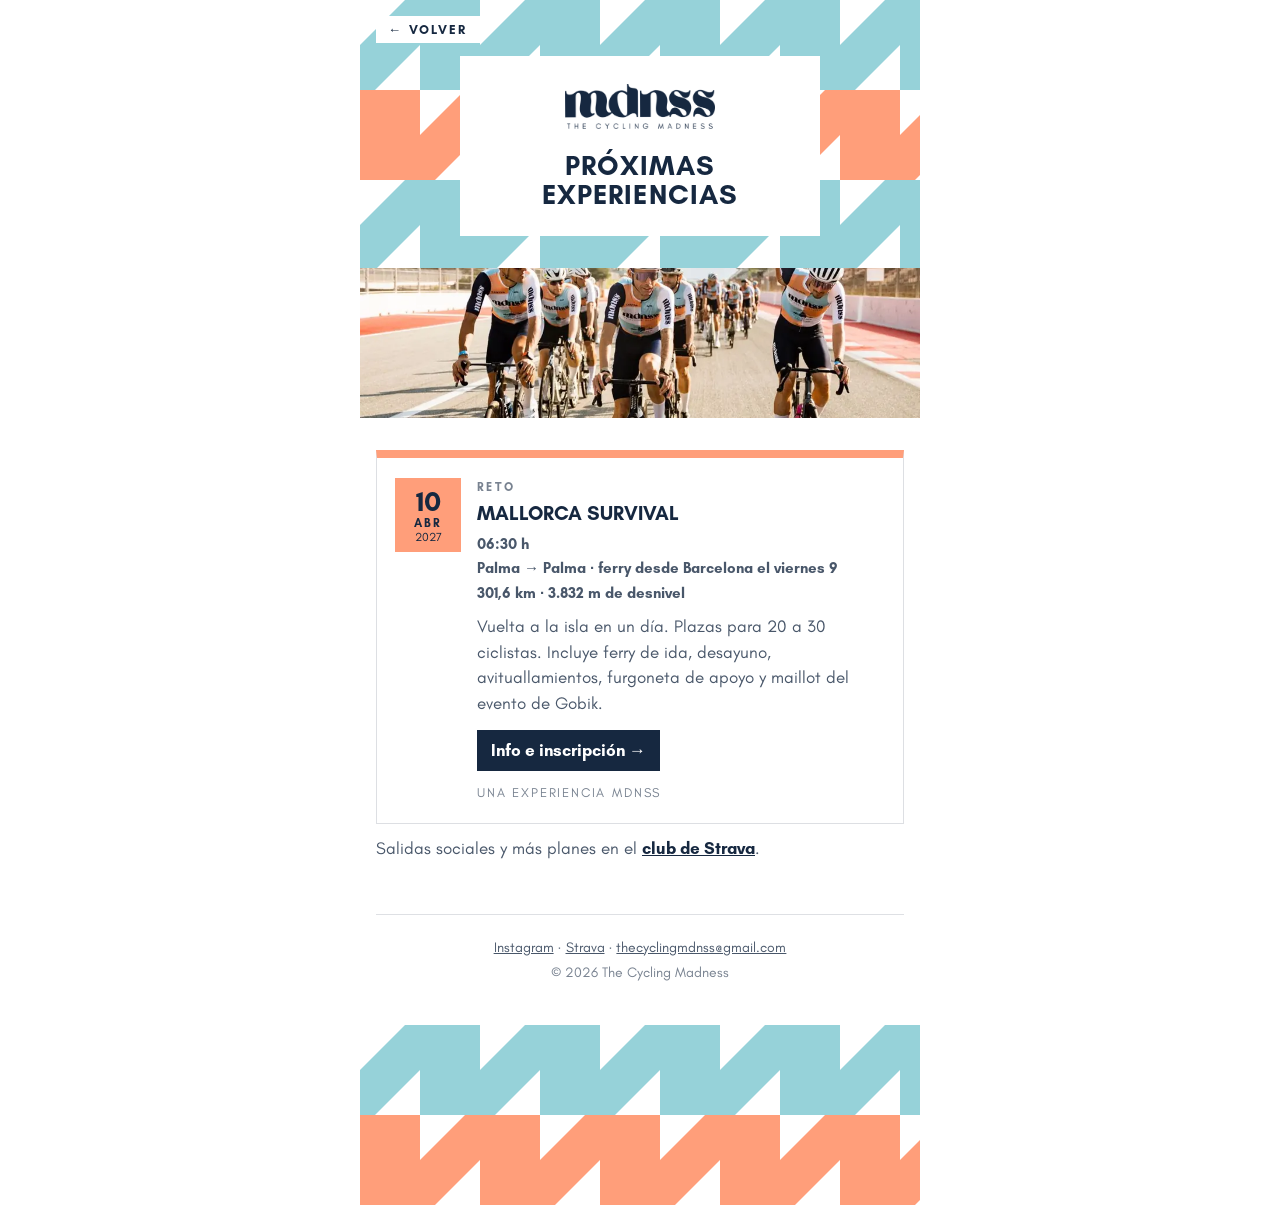
==== commit 6e61049b: "Use the M pattern large, as header and closing background Seamless tile (light blue and salmon bands" ====
--- a/events.html
+++ b/events.html
@@ -38,6 +38,7 @@
     </section>
 
     <footer id="footer"></footer>
+    <div class="page-end pattern" aria-hidden="true"></div>
   </main>
 
   <script src="data.js"></script>
--- a/style.css
+++ b/style.css
@@ -55,45 +55,62 @@
   padding: 0 16px 40px;
 }
 
-/* ---------- Kopf: Logo auf Weiß, Foto, darunter das M-Muster ---------- */
+/* ---------- Kopf: großes M-Muster als Hintergrund, Logo auf weißer Fläche ---------- */
 .hero {
   position: relative;
   margin: 0 -16px 32px;
 }
-.hero-brand { padding: 40px 24px 28px; text-align: center; }
-.hero .logo { width: 240px; max-width: 70%; height: auto; display: inline-block; }
+.pattern {
+  background: url("assets/m-pattern.svg") left top / 120px 180px repeat;
+}
+.hero-pattern {
+  display: flex;
+  align-items: center;
+  justify-content: center;
+  min-height: 300px;
+  padding: 48px 24px;
+  background: url("assets/m-pattern.svg") left top / 120px 180px repeat;
+}
+.logo-card {
+  background: var(--white);
+  padding: 28px 32px 26px;
+  text-align: center;
+  width: min(100%, 360px);
+}
+.hero .logo { width: 240px; max-width: 100%; height: auto; display: inline-block; }
 .hero h1 {
   font-weight: 700;
-  font-size: clamp(24px, 6.4vw, 30px);
+  font-size: clamp(22px, 6vw, 28px);
   line-height: 1.05;
   text-transform: uppercase;
   letter-spacing: 0.04em;
-  margin: 22px 0 0;
+  margin: 18px 0 0;
 }
 .hero-photo {
   display: block;
   width: 100%;
-  height: 280px;
+  height: 260px;
   object-fit: cover;
   object-position: center 40%;
 }
-.m-band {
-  display: block;
-  width: 100%;
-  height: 48px;
-  background: url("assets/m-band.svg") left top / auto 100% no-repeat;
-}
-
-.hero.compact .hero-brand { padding-top: 56px; }
+
+.hero.compact .hero-pattern { min-height: 220px; padding: 56px 24px 32px; }
 .hero.compact .logo { width: 150px; }
 .hero.compact .hero-photo { height: 150px; }
-.hero.compact .m-band { height: 36px; }
+
+/* Abschluss unten: das Muster noch einmal als Fläche */
+.page-end {
+  height: 180px;
+  margin: 40px -16px -40px;
+}
 
 .back {
   position: absolute;
   top: 16px;
   left: 16px;
   z-index: 1;
+  padding: 6px 12px;
+  background: var(--white);
   font-size: 13px;
   font-weight: 700;
   letter-spacing: 0.18em;
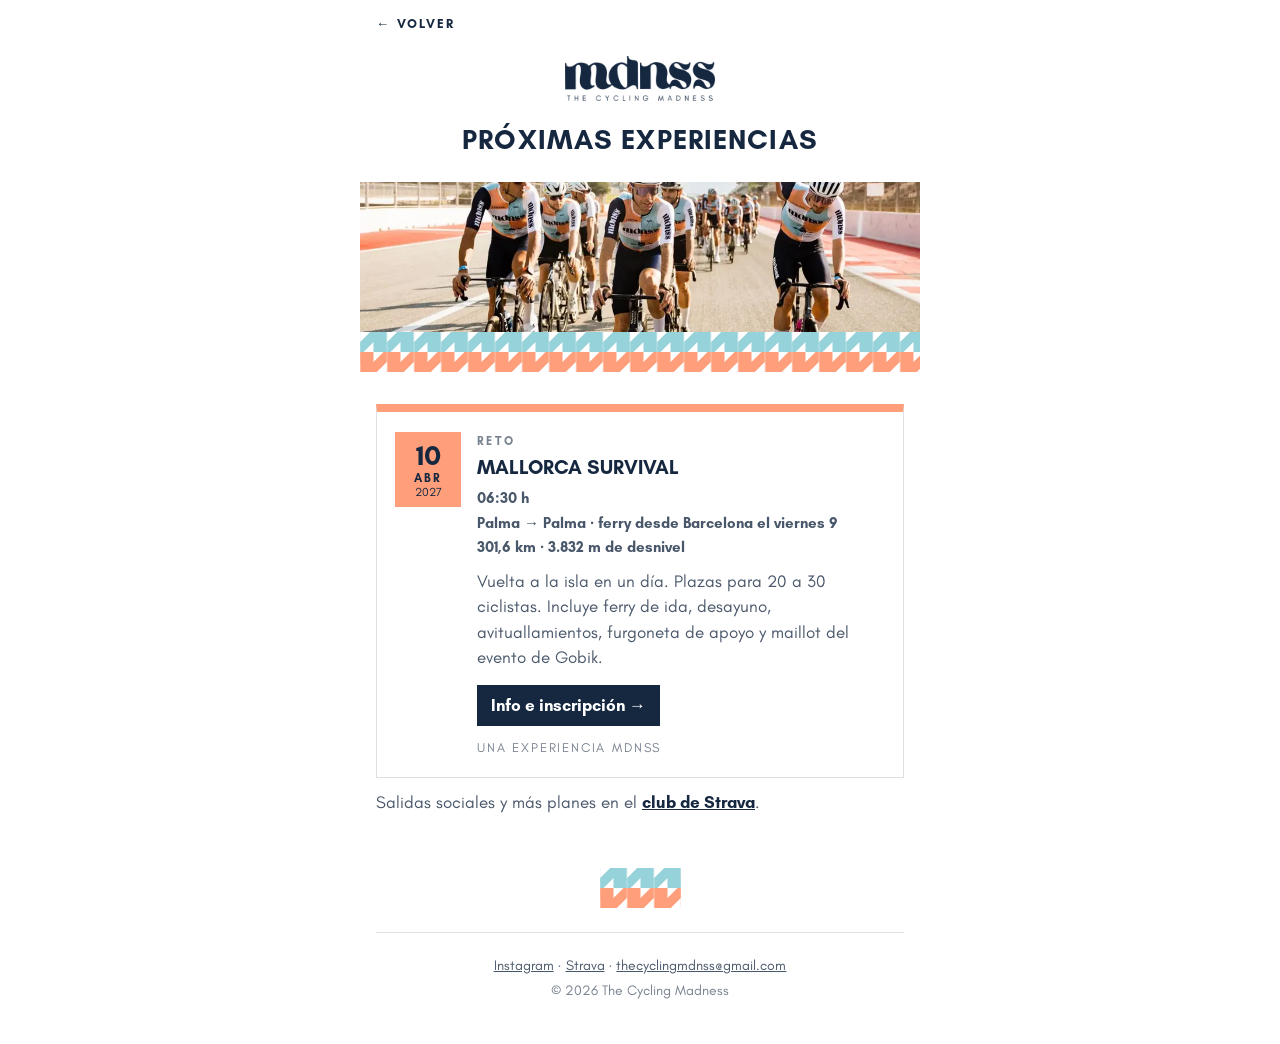
==== commit 0b6c5349: "Back to a clean white layout with the M pattern as a detail Logo on white, photo, a slim two-band M " ====
--- a/events.html
+++ b/events.html
@@ -37,8 +37,8 @@
       <div id="events-past"></div>
     </section>
 
+    <div class="m-mark" aria-hidden="true"></div>
     <footer id="footer"></footer>
-    <div class="page-end pattern" aria-hidden="true"></div>
   </main>
 
   <script src="data.js"></script>
--- a/style.css
+++ b/style.css
@@ -55,36 +55,20 @@
   padding: 0 16px 40px;
 }
 
-/* ---------- Kopf: großes M-Muster als Hintergrund, Logo auf weißer Fläche ---------- */
+/* ---------- Kopf: weiß und ruhig, das M-Muster nur als Detail ---------- */
 .hero {
   position: relative;
   margin: 0 -16px 32px;
 }
-.pattern {
-  background: url("assets/m-pattern.svg") left top / 120px 180px repeat;
-}
-.hero-pattern {
-  display: flex;
-  align-items: center;
-  justify-content: center;
-  min-height: 300px;
-  padding: 48px 24px;
-  background: url("assets/m-pattern.svg") left top / 120px 180px repeat;
-}
-.logo-card {
-  background: var(--white);
-  padding: 28px 32px 26px;
-  text-align: center;
-  width: min(100%, 360px);
-}
-.hero .logo { width: 240px; max-width: 100%; height: auto; display: inline-block; }
+.hero-brand { padding: 40px 24px 28px; text-align: center; }
+.hero .logo { width: 240px; max-width: 70%; height: auto; display: inline-block; }
 .hero h1 {
   font-weight: 700;
   font-size: clamp(22px, 6vw, 28px);
   line-height: 1.05;
   text-transform: uppercase;
   letter-spacing: 0.04em;
-  margin: 18px 0 0;
+  margin: 20px 0 0;
 }
 .hero-photo {
   display: block;
@@ -93,15 +77,20 @@
   object-fit: cover;
   object-position: center 40%;
 }
-
-.hero.compact .hero-pattern { min-height: 220px; padding: 56px 24px 32px; }
+.hero.compact .hero-brand { padding-top: 56px; }
 .hero.compact .logo { width: 150px; }
 .hero.compact .hero-photo { height: 150px; }
 
-/* Abschluss unten: das Muster noch einmal als Fläche */
-.page-end {
-  height: 180px;
-  margin: 40px -16px -40px;
+/* M-Detail: zwei Bänder des Trikot-Musters, schmal */
+.m-detail {
+  height: 40px;
+  background: url("assets/m-pattern.svg") left top / 27px 40px repeat-x;
+}
+.m-mark {
+  width: 81px;
+  height: 40px;
+  margin: 56px auto 0;
+  background: url("assets/m-pattern.svg") left top / 27px 40px repeat-x;
 }
 
 .back {
@@ -109,8 +98,6 @@
   top: 16px;
   left: 16px;
   z-index: 1;
-  padding: 6px 12px;
-  background: var(--white);
   font-size: 13px;
   font-weight: 700;
   letter-spacing: 0.18em;
@@ -377,7 +364,7 @@
 
 /* ---------- Footer ---------- */
 footer {
-  margin-top: 56px;
+  margin-top: 24px;
   padding-top: 20px;
   border-top: 1px solid var(--line);
   color: var(--text-faint);
